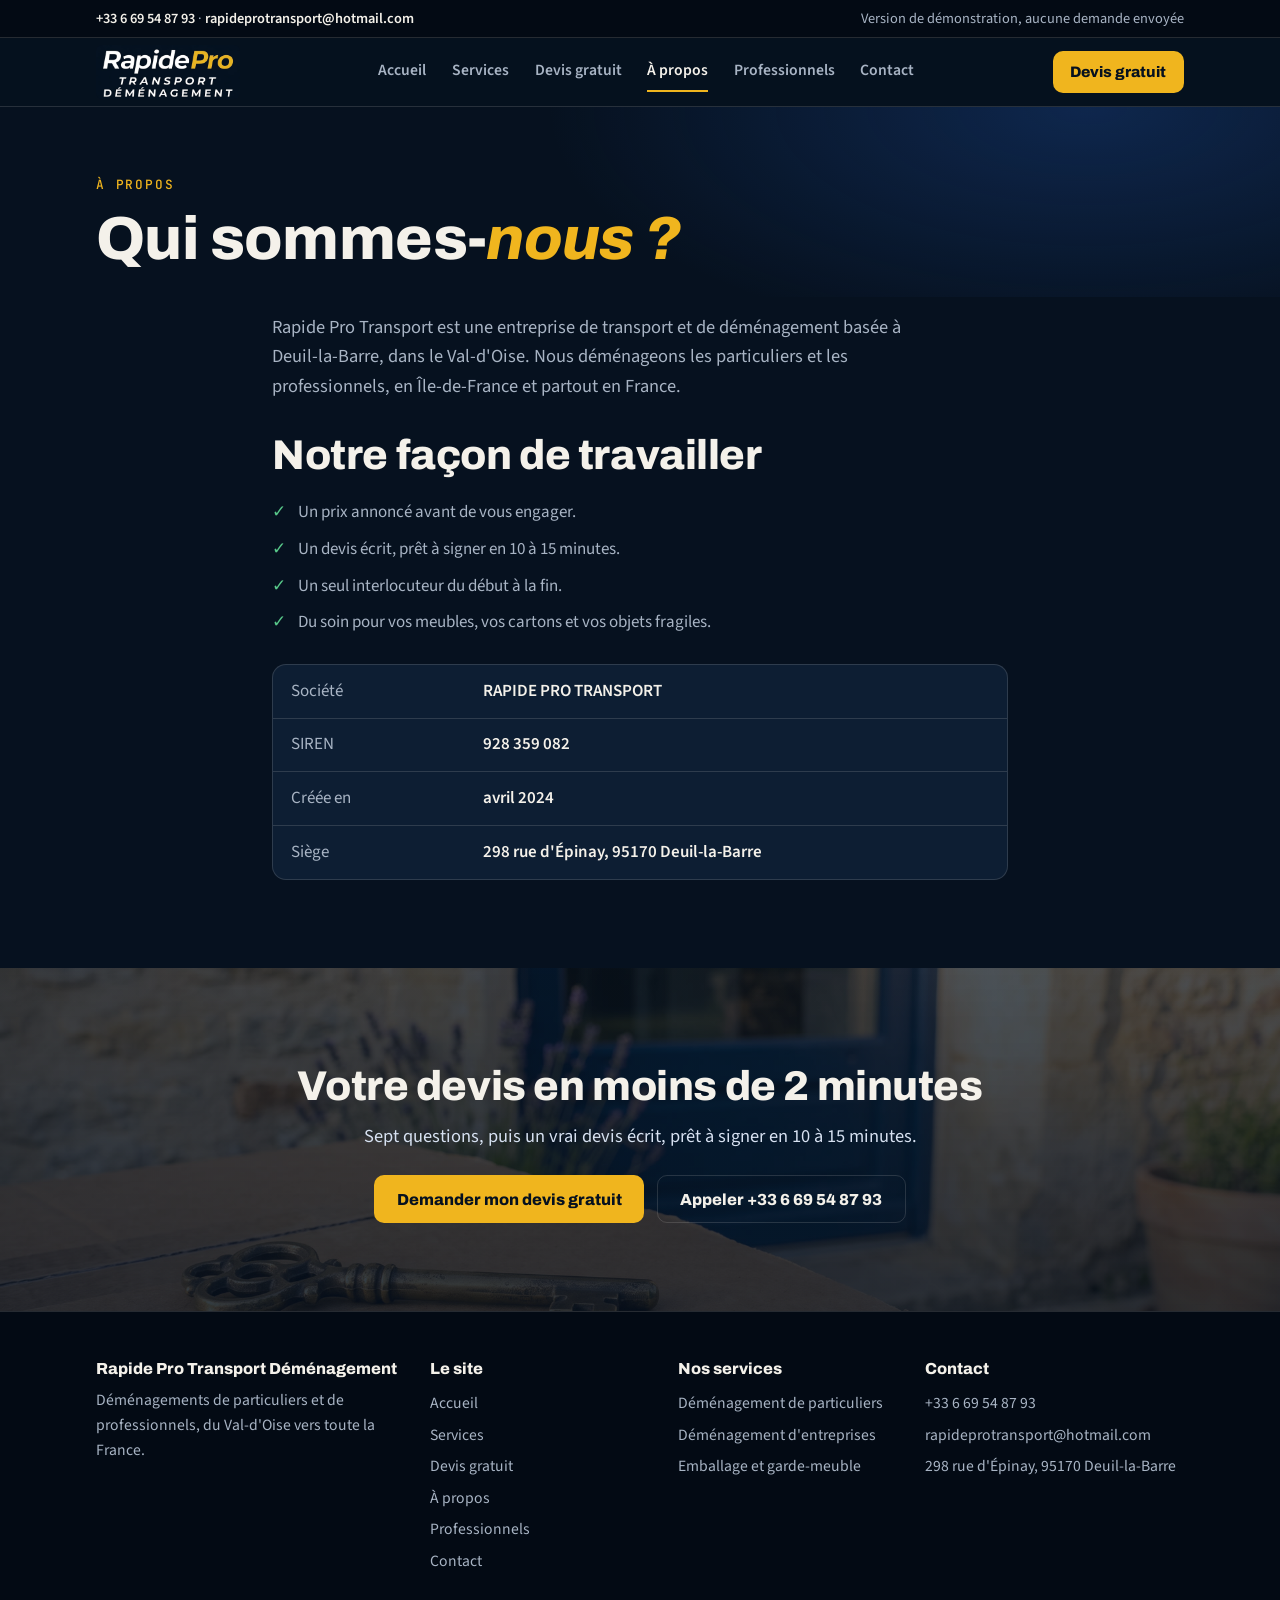
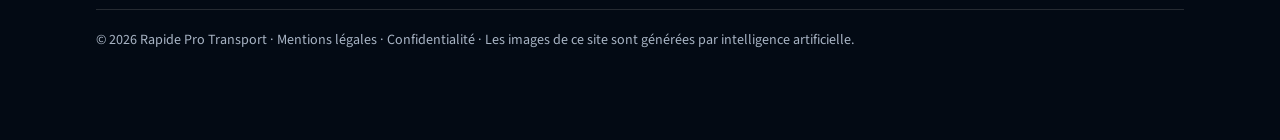
==== a-propos.html @ 5bad0754 "Rapide Pro : version de démonstration du site" ====
<!doctype html>
<html lang="fr">
<head>
<meta charset="utf-8">
<meta name="viewport" content="width=device-width,initial-scale=1,viewport-fit=cover">
<title>À propos de Rapide Pro Transport, déménageur à Deuil-la-Barre (95)</title>
<meta name="description" content="Rapide Pro Transport Déménagement, entreprise de déménagement basée à Deuil-la-Barre, Val-d'Oise. Qui nous sommes et comment nous travaillons.">
<meta name="theme-color" content="#06111F">
<meta name="robots" content="noindex, nofollow">
<link rel="canonical" href="https://tmohammedshaik.github.io/rapide-pro-demo-site/a-propos.html">
<link rel="icon" href="assets/img/icone.png">
<meta property="og:title" content="À propos de Rapide Pro Transport, déménageur à Deuil-la-Barre (95)">
<meta property="og:description" content="Rapide Pro Transport Déménagement, entreprise de déménagement basée à Deuil-la-Barre, Val-d'Oise. Qui nous sommes et comment nous travaillons.">
<meta property="og:type" content="website">
<meta property="og:locale" content="fr_FR">
<meta property="og:url" content="https://tmohammedshaik.github.io/rapide-pro-demo-site/a-propos.html">
<meta property="og:image" content="https://tmohammedshaik.github.io/rapide-pro-demo-site/assets/img/depart.jpg">
<link rel="preload" href="assets/fonts/archivo-latin-800-italic.woff2" as="font" type="font/woff2" crossorigin>
<script>try{if(!matchMedia("(prefers-reduced-motion: reduce)").matches)document.documentElement.classList.add("js")}catch(e){}</script>
<link rel="stylesheet" href="assets/site.css?v=mvqc28k4">

</head>
<body data-demo>
<a class="skip" href="#main">Aller au contenu</a>
<div class="bar-top"><div class="wrap"><span><a href="tel:+33669548793">+33 6 69 54 87 93</a><span class="mail"> · <a href="mailto:rapideprotransport@hotmail.com">rapideprotransport@hotmail.com</a></span></span><span class="zone">Version de démonstration, aucune demande envoyée</span></div></div>
<header class="top"><div class="wrap">
  <a class="logo" href="./" aria-label="Rapide Pro Transport Déménagement, accueil"><img src="assets/img/logo.png" width="148" height="56" alt="Rapide Pro Transport Déménagement"></a>
  <button class="burger" aria-expanded="false" aria-controls="nav">Menu</button>
  <nav class="main" id="nav" aria-label="Navigation principale"><a href="./">Accueil</a><a href="services.html">Services</a><a href="devis.html">Devis gratuit</a><a href="a-propos.html" aria-current="page">À propos</a><a href="collaborer.html">Professionnels</a><a href="contact.html">Contact</a></nav>
  <a class="btn sm" href="devis.html">Devis gratuit</a>
</div></header>
<main id="main">

<section class="pagehead"><div class="wrap"><span class="borne">À propos</span><h1 style="margin-top:.6rem">Qui sommes-<em>nous ?</em></h1></div></section>
<section style="padding-top:1rem"><div class="wrap narrow">
  <p class="lead">Rapide Pro Transport est une entreprise de transport et de déménagement basée à Deuil-la-Barre, dans le Val-d'Oise. Nous déménageons les particuliers et les professionnels, en Île-de-France et partout en France.</p>
  <h2 style="margin-top:2rem">Notre façon de travailler</h2>
  <ul class="list"><li>Un prix annoncé avant de vous engager.</li><li>Un devis écrit, prêt à signer en 10 à 15 minutes.</li><li>Un seul interlocuteur du début à la fin.</li><li>Du soin pour vos meubles, vos cartons et vos objets fragiles.</li></ul>
  <dl class="facts"><div><dt>Société</dt><dd>RAPIDE PRO TRANSPORT</dd></div><div><dt>SIREN</dt><dd>928 359 082</dd></div><div><dt>Créée en</dt><dd>avril 2024</dd></div><div><dt>Siège</dt><dd>298 rue d'Épinay, 95170 Deuil-la-Barre</dd></div></dl>
</div></section>
<section class="band-cta" style="background-image:linear-gradient(rgba(6,17,31,.72),rgba(6,17,31,.82)),url(assets/img/cle.jpg);background-size:cover;background-position:center"><div class="wrap"><h2>Votre devis en moins de 2 minutes</h2><p class="lead">Sept questions, puis un vrai devis écrit, prêt à signer en 10 à 15 minutes.</p><div class="cta-row" style="justify-content:center"><a class="btn" href="devis.html">Demander mon devis gratuit</a><a class="btn ghost" href="tel:+33669548793">Appeler +33 6 69 54 87 93</a></div></div></section>
</main>
<footer><div class="wrap">
  <div class="grid">
    <div><h4>Rapide Pro Transport Déménagement</h4><p>Déménagements de particuliers et de professionnels, du Val-d'Oise vers toute la France.</p></div>
    <div><h4>Le site</h4><ul><li><a href="./">Accueil</a></li><li><a href="services.html">Services</a></li><li><a href="devis.html">Devis gratuit</a></li><li><a href="a-propos.html">À propos</a></li><li><a href="collaborer.html">Professionnels</a></li><li><a href="contact.html">Contact</a></li></ul></div>
    <div><h4>Nos services</h4><ul><li><a href="services.html#particuliers">Déménagement de particuliers</a></li><li><a href="services.html#professionnels">Déménagement d'entreprises</a></li><li><a href="services.html#complementaires">Emballage et garde-meuble</a></li></ul></div>
    <div><h4>Contact</h4><ul><li><a href="tel:+33669548793">+33 6 69 54 87 93</a></li><li><a href="mailto:rapideprotransport@hotmail.com">rapideprotransport@hotmail.com</a></li><li>298 rue d'Épinay, 95170 Deuil-la-Barre</li></ul></div>
  </div>
  <p class="legal">© 2026 Rapide Pro Transport · <a href="mentions-legales.html">Mentions légales</a> · <a href="confidentialite.html">Confidentialité</a> · Les images de ce site sont générées par intelligence artificielle.</p>
</div></footer>
<div class="sticky" id="sticky"><a class="btn" href="devis.html">Devis gratuit</a><a class="btn ghost" style="background:#06111F" href="tel:+33669548793" aria-label="Appeler">Appeler</a></div>
<script src="assets/site.js?v=mvqc28k4" defer></script>
</body>
</html>
---- assets/site.css ----
@font-face{font-family:"Archivo";font-weight:800;font-style:normal;font-display:swap;src:url(fonts/archivo-latin-800-normal.woff2) format("woff2")}
@font-face{font-family:"Archivo";font-weight:800;font-style:italic;font-display:swap;src:url(fonts/archivo-latin-800-italic.woff2) format("woff2")}
@font-face{font-family:"Source Sans 3";font-weight:400;font-style:normal;font-display:swap;src:url(fonts/source-sans-3-latin-400-normal.woff2) format("woff2")}
@font-face{font-family:"Source Sans 3";font-weight:600;font-style:normal;font-display:swap;src:url(fonts/source-sans-3-latin-600-normal.woff2) format("woff2")}
@font-face{font-family:"JetBrains Mono";font-weight:500;font-style:normal;font-display:swap;src:url(fonts/jetbrains-mono-latin-500-normal.woff2) format("woff2")}

:root{
  --canvas:#06111F;--panel:#0D1E33;--accent:#F0B51E;--accent-hover:#FFC93C;--blue:#1E4FA3;
  --text-primary:#F4F1EA;--text-secondary:#A8B4C4;--line:rgba(244,241,234,.14);--ok:#58c98a;
  --display:"Archivo",system-ui,sans-serif;--body:"Source Sans 3",system-ui,sans-serif;--mono:"JetBrains Mono",ui-monospace,monospace;
  --r:14px;--gut:clamp(1rem,4vw,2rem);
}
*{box-sizing:border-box;margin:0}
html{scroll-behavior:smooth;-webkit-text-size-adjust:100%}
body{background:var(--canvas);color:var(--text-primary);font:400 1.0625rem/1.6 var(--body);overflow-x:hidden}
img{max-width:100%;display:block}
a{color:inherit}
[hidden]{display:none!important}
.skip{position:absolute;left:-999px;top:0;background:var(--accent);color:#06111F;padding:.6rem 1rem;z-index:99}
.skip:focus{left:0}
:focus-visible{outline:3px solid var(--accent);outline-offset:3px}
.wrap{width:min(100% - 2*var(--gut),68rem);margin-inline:auto}
.wrap.narrow{width:min(100% - 2*var(--gut),46rem)}

.bar-top{background:#030A14;border-bottom:1px solid var(--line);font-size:.9rem}
.bar-top .wrap{display:flex;justify-content:space-between;gap:1rem;padding:.45rem 0;color:var(--text-secondary);flex-wrap:wrap}
.bar-top a{text-decoration:none;color:var(--text-primary);font-weight:600}
.bar-top .zone{display:none}
header.top{position:sticky;top:0;z-index:50;background:rgba(6,17,31,.94);backdrop-filter:blur(10px);border-bottom:1px solid var(--line)}
header.top .wrap{display:flex;align-items:center;justify-content:space-between;gap:1rem;min-height:4.2rem}
.logo img{height:3.4rem;width:auto;border-radius:6px}
nav.main{display:flex;gap:1.6rem;align-items:center}
nav.main a{text-decoration:none;font-weight:600;font-size:.98rem;color:var(--text-secondary);padding:.4rem 0;border-bottom:2px solid transparent}
nav.main a:hover,nav.main a[aria-current]{color:var(--text-primary);border-color:var(--accent)}
.burger{display:none;background:none;border:1px solid var(--line);color:var(--text-primary);border-radius:10px;padding:.55rem .8rem;font:600 .95rem var(--body);cursor:pointer}

.btn{display:inline-flex;align-items:center;justify-content:center;gap:.5rem;background:var(--accent);color:#06111F;border:0;border-radius:10px;padding:.85rem 1.4rem;font:800 1rem var(--display);text-decoration:none;cursor:pointer;min-height:3rem;transition:background .15s,transform .15s}
.btn:hover{background:var(--accent-hover);transform:translateY(-1px)}
.btn.ghost{background:transparent;color:var(--text-primary);border:1.5px solid var(--line)}
.btn.ghost:hover{border-color:var(--accent);background:rgba(240,181,30,.08)}
.btn.sm{padding:.6rem 1.1rem;min-height:2.6rem;font-size:.95rem}
.btn[disabled]{opacity:.6;cursor:wait}

.borne{font:500 .8rem var(--mono);letter-spacing:.14em;text-transform:uppercase;color:var(--accent)}
h1,h2,h3{font-family:var(--display);font-weight:800;line-height:1.08;letter-spacing:-.01em}
h1{font-size:clamp(2.1rem,6.4vw,3.8rem)}
h2{font-size:clamp(1.7rem,4.4vw,2.6rem);margin:.5rem 0 .8rem}
h3{font-size:1.25rem}
h1 em,h2 em{font-style:italic;color:var(--accent)}
.lead{color:var(--text-secondary);font-size:1.15rem;max-width:42rem}
section{padding:clamp(3rem,8vw,5.5rem) 0}
section.alt{background:var(--panel)}

.hero{padding:clamp(2rem,6vw,4.5rem) 0 clamp(2.5rem,6vw,4rem);background:radial-gradient(1000px 500px at 80% 0,rgba(30,79,163,.35),transparent 60%),var(--canvas)}
.hero .wrap{display:grid;gap:2rem;grid-template-columns:1.05fr .95fr;align-items:center}
.hero p.lead{margin:1.1rem 0 1.6rem}
.cta-row{display:flex;gap:.8rem;flex-wrap:wrap}
.hero figure{border-radius:var(--r);overflow:hidden;border:1px solid var(--line);box-shadow:0 30px 60px -30px #000}
.hero figure img{width:100%;aspect-ratio:16/11;object-fit:cover}
.ticks{display:flex;gap:.6rem 1.4rem;flex-wrap:wrap;margin-top:1.4rem;color:var(--text-secondary);font-size:.98rem;list-style:none;padding:0}
.ticks li::before{content:"✓ ";color:var(--ok);font-weight:700}
.cards{display:grid;gap:1.1rem;grid-template-columns:repeat(auto-fit,minmax(15rem,1fr));margin-top:2rem}
.card{background:var(--panel);border:1px solid var(--line);border-radius:var(--r);padding:1.4rem}
section.alt .card{background:var(--canvas)}
.card p{color:var(--text-secondary);margin-top:.5rem}
.card .borne{display:block;margin-bottom:.4rem}
.svc{display:grid;gap:1.1rem;grid-template-columns:repeat(auto-fit,minmax(16rem,1fr));margin-top:2rem}
.svc a{display:block;text-decoration:none;background:var(--panel);border:1px solid var(--line);border-radius:var(--r);overflow:hidden;transition:transform .2s,border-color .2s}
.svc a:hover{transform:translateY(-3px);border-color:var(--accent)}
.svc img{aspect-ratio:16/10;object-fit:cover;width:100%}
.svc div{padding:1.1rem 1.2rem 1.3rem}
.svc p{color:var(--text-secondary);font-size:.98rem;margin-top:.3rem}
.svc span.more{display:inline-block;margin-top:.7rem;color:var(--accent);font-weight:600}
.steps{list-style:none;padding:0;counter-reset:s;display:grid;gap:1rem;margin-top:2rem;grid-template-columns:repeat(auto-fit,minmax(14rem,1fr))}
.steps li{counter-increment:s;background:var(--panel);border:1px solid var(--line);border-radius:var(--r);padding:1.3rem 1.2rem}
section.alt .steps li{background:var(--canvas)}
.steps li::before{content:"0" counter(s);font:500 .85rem var(--mono);color:var(--accent);display:block;margin-bottom:.4rem}
.steps strong{display:block;font-family:var(--display);font-size:1.1rem}
.steps span{color:var(--text-secondary)}
.band-cta{background:linear-gradient(135deg,var(--blue),#0F2F66);text-align:center}
.band-cta .lead{margin:.5rem auto 1.5rem;color:#d7e1f1}
details{border-bottom:1px solid var(--line);padding:1rem 0}
summary{cursor:pointer;font-weight:600;font-size:1.1rem}
details p{color:var(--text-secondary);margin-top:.6rem}

.pagehead{padding:clamp(2.2rem,6vw,4rem) 0 1.5rem;background:radial-gradient(900px 400px at 85% 0,rgba(30,79,163,.35),transparent 60%),var(--canvas)}
.split{display:grid;gap:2rem;grid-template-columns:1fr 1fr;align-items:center;padding:clamp(1.6rem,4vw,2.6rem) 0}
.split+.split{border-top:1px solid var(--line)}
.split img{border-radius:var(--r);border:1px solid var(--line);width:100%;aspect-ratio:16/10;object-fit:cover}
.split:nth-child(even) img{order:2}
.list{list-style:none;padding:0;margin:1rem 0 1.4rem}
.list li{padding:.3rem 0 .3rem 1.6rem;position:relative;color:var(--text-secondary)}
.list li::before{content:"✓";position:absolute;left:0;color:var(--ok);font-weight:700}
.facts{display:grid;margin-top:1.4rem;background:var(--panel);border:1px solid var(--line);border-radius:var(--r);overflow:hidden}
.facts div{display:grid;grid-template-columns:11rem 1fr;gap:1rem;padding:.8rem 1.1rem}
.facts div+div{border-top:1px solid var(--line)}
dt{color:var(--text-secondary)}dd{margin:0;font-weight:600}

.devis-grid{display:grid;gap:1.6rem;grid-template-columns:1.5fr 1fr;align-items:start}
.formcard{background:var(--panel);border:1px solid var(--line);border-radius:var(--r);padding:clamp(1.2rem,4vw,2rem)}
.side{display:grid;gap:1rem}
.side .card h3{margin-bottom:.6rem}
fieldset{border:0;padding:0;min-width:0}
.formcard.steps-on fieldset.step{display:none}
.formcard.steps-on fieldset.step.on{display:block}
legend{font:800 1.5rem/1.15 var(--display);margin-bottom:1.1rem;padding:0}
.field{margin-bottom:1rem}
label,.lab{display:block;font-weight:600;margin-bottom:.35rem;font-size:.98rem}
input[type=text],input[type=tel],input[type=email],input[type=number],input[type=date],select,textarea{width:100%;background:#071426;color:var(--text-primary);border:1.5px solid var(--line);border-radius:10px;padding:.8rem .9rem;font:400 1.05rem var(--body);min-height:3rem}
textarea{min-height:6rem}
input:focus,select:focus,textarea:focus{border-color:var(--accent);outline:none}
small{color:var(--text-secondary);font-size:.9rem}
.row2{display:grid;gap:1rem;grid-template-columns:1fr 1fr}
.choices{display:grid;gap:.7rem;grid-template-columns:repeat(auto-fit,minmax(10rem,1fr))}
.choice{margin:0;cursor:pointer;position:relative}
.choice input{position:absolute;opacity:0;pointer-events:none}
.choice span{display:block;text-align:center;padding:.9rem 1rem;border:1.5px solid var(--line);border-radius:10px;font-weight:600;background:#071426;min-height:3rem}
.choice input:checked+span{border-color:var(--accent);background:rgba(240,181,30,.14)}
.choice input:focus-visible+span{outline:3px solid var(--accent);outline-offset:2px}
.check{display:flex;gap:.7rem;align-items:flex-start;font-weight:400;color:var(--text-secondary);font-size:.95rem}
.check input{margin-top:.3rem;width:1.15rem;height:1.15rem;accent-color:var(--accent);flex:none}
.items{display:flex;flex-wrap:wrap;gap:.5rem;margin-top:.6rem}
.items button{background:#071426;color:var(--text-primary);border:1.5px solid var(--line);border-radius:999px;padding:.55rem 1rem;font:600 .95rem var(--body);cursor:pointer;min-height:2.6rem}
.items button:hover{border-color:var(--accent)}
.truck{margin-top:.8rem}
.truck .box{height:1.1rem;border-radius:6px;background:#071426;border:1.5px solid var(--line);overflow:hidden}
.truck .box i{display:block;height:100%;width:calc(var(--fill,0)*100%);background:var(--accent);transition:width .3s}
.truck .meta{font:500 .78rem var(--mono);color:var(--text-secondary);margin-top:.35rem;letter-spacing:.08em}
.progress{display:flex;justify-content:space-between;align-items:center;gap:1rem;margin-bottom:1.3rem;font:500 .78rem var(--mono);letter-spacing:.1em;color:var(--text-secondary)}
.progress .barx{flex:1;height:5px;background:#071426;border-radius:9px;overflow:hidden}
.progress .barx i{display:block;height:100%;background:var(--accent);width:calc(var(--step,1)/7*100%);transition:width .3s}
.actions{display:flex;justify-content:space-between;gap:.8rem;margin-top:1.4rem}
.err{color:#ff8f8f;min-height:1.2rem;margin-top:.6rem;font-weight:600}
.ok{display:none;text-align:center;padding:1.5rem 0}
.ok.on{display:block}
.ok h3{color:var(--ok);margin-bottom:.5rem}
.hp{position:absolute;left:-9999px}

footer{background:#030A14;border-top:1px solid var(--line);padding:3rem 0 5.5rem;color:var(--text-secondary);font-size:.98rem}
footer .grid{display:grid;gap:2rem;grid-template-columns:1.4fr 1fr 1fr 1.2fr}
footer h4{font:800 1rem var(--display);color:var(--text-primary);margin-bottom:.7rem}
footer ul{list-style:none;padding:0}
footer li{padding:.2rem 0}
footer a{text-decoration:none}
footer a:hover{color:var(--accent)}
footer .legal{margin-top:2rem;padding-top:1.2rem;border-top:1px solid var(--line);font-size:.88rem}
.sticky{position:fixed;left:var(--gut);right:var(--gut);bottom:max(.8rem,env(safe-area-inset-bottom));z-index:60;display:none;gap:.6rem}
.sticky .btn{flex:1;box-shadow:0 10px 30px -8px #000}

@media (max-width:860px){
  .hero .wrap,.split,.devis-grid{grid-template-columns:1fr}
  .split:nth-child(even) img{order:0}
  footer .grid{grid-template-columns:1fr 1fr}
  .burger{display:block}
  nav.main{display:none;position:absolute;left:0;right:0;top:100%;background:var(--canvas);flex-direction:column;align-items:stretch;gap:0;padding:.5rem var(--gut) 1rem;border-bottom:1px solid var(--line)}
  nav.main.open{display:flex}
  nav.main a{padding:.9rem 0;border-bottom:1px solid var(--line);font-size:1.05rem}
  header.top .btn.sm{display:none}
  .sticky{display:flex}
}
@media (max-width:560px){
  .row2{grid-template-columns:1fr}
  .facts div{grid-template-columns:1fr;gap:.1rem}
  footer .grid{grid-template-columns:1fr}
  .bar-top .mail{display:none}
}
@media (min-width:861px){.bar-top .zone{display:inline}}
@media (prefers-reduced-motion:reduce){*{transition:none!important;scroll-behavior:auto!important}}

/* ouverture au défilement : environ 7 secondes de scroll, puis le site */
.intro{position:relative;background:var(--canvas);padding:0}
.intro-stage{position:relative;min-height:min(44rem,calc(100svh - 4.3rem));overflow:hidden;isolation:isolate}
.js .intro{height:280vh}
.js .intro-stage{position:sticky;top:4.3rem;height:calc(100svh - 4.3rem);min-height:0}
.scene{position:absolute;inset:0;opacity:0;z-index:0}
.scene.on{opacity:1}
.scene img{width:100%;height:100%;object-fit:cover;transform:scale(var(--z,1));transform-origin:60% 55%;will-change:transform}
.shade{position:absolute;inset:0;z-index:1;background:linear-gradient(90deg,rgba(6,17,31,.9) 0%,rgba(6,17,31,.55) 42%,rgba(6,17,31,0) 75%),linear-gradient(0deg,rgba(6,17,31,.75),rgba(6,17,31,0) 40%)}
.intro-copy{position:absolute;inset:0;z-index:2;display:flex;flex-direction:column;justify-content:center;gap:.9rem;margin-inline:auto}
.intro-copy>*{max-width:34rem;flex:none}
.intro-copy .lead{color:#d6dde8;font-size:1.1rem}
.intro-copy .cta-row{margin-top:.2rem}
.cap{position:relative;height:1.6rem;font:italic 800 1.2rem/1.3 var(--display);color:var(--accent)}
.cap .c{position:absolute;left:0;top:0;opacity:0;transition:opacity .35s;white-space:nowrap}
.cap .c.on{opacity:1}
.cue{position:absolute;z-index:2;left:50%;bottom:1rem;transform:translateX(-50%);font:500 .75rem var(--mono);letter-spacing:.16em;text-transform:uppercase;color:#fff;display:none}
.js .cue{display:block}
.cue::after{content:"";display:block;width:1px;height:1.6rem;background:var(--accent);margin:.4rem auto 0;animation:cue 1.6s ease-in-out infinite}
@keyframes cue{0%,100%{transform:scaleY(.3);transform-origin:top}50%{transform:scaleY(1);transform-origin:top}}
@media (max-aspect-ratio:1/1){
  .shade{background:linear-gradient(0deg,rgba(6,17,31,.95) 0%,rgba(6,17,31,.82) 38%,rgba(6,17,31,.15) 70%,rgba(6,17,31,0) 100%)}
  .intro-copy{justify-content:flex-end;padding-bottom:4.6rem;gap:.7rem}
  .intro-copy .ticks{display:none}
  .intro-copy .lead{font-size:1rem}
  .cap{font-size:1.05rem}
  .cap .c{white-space:normal}
  .cap{height:2.8rem}
}
@media (max-height:560px){.intro-copy .lead,.intro-copy .ticks{display:none}.cue{display:none!important}}
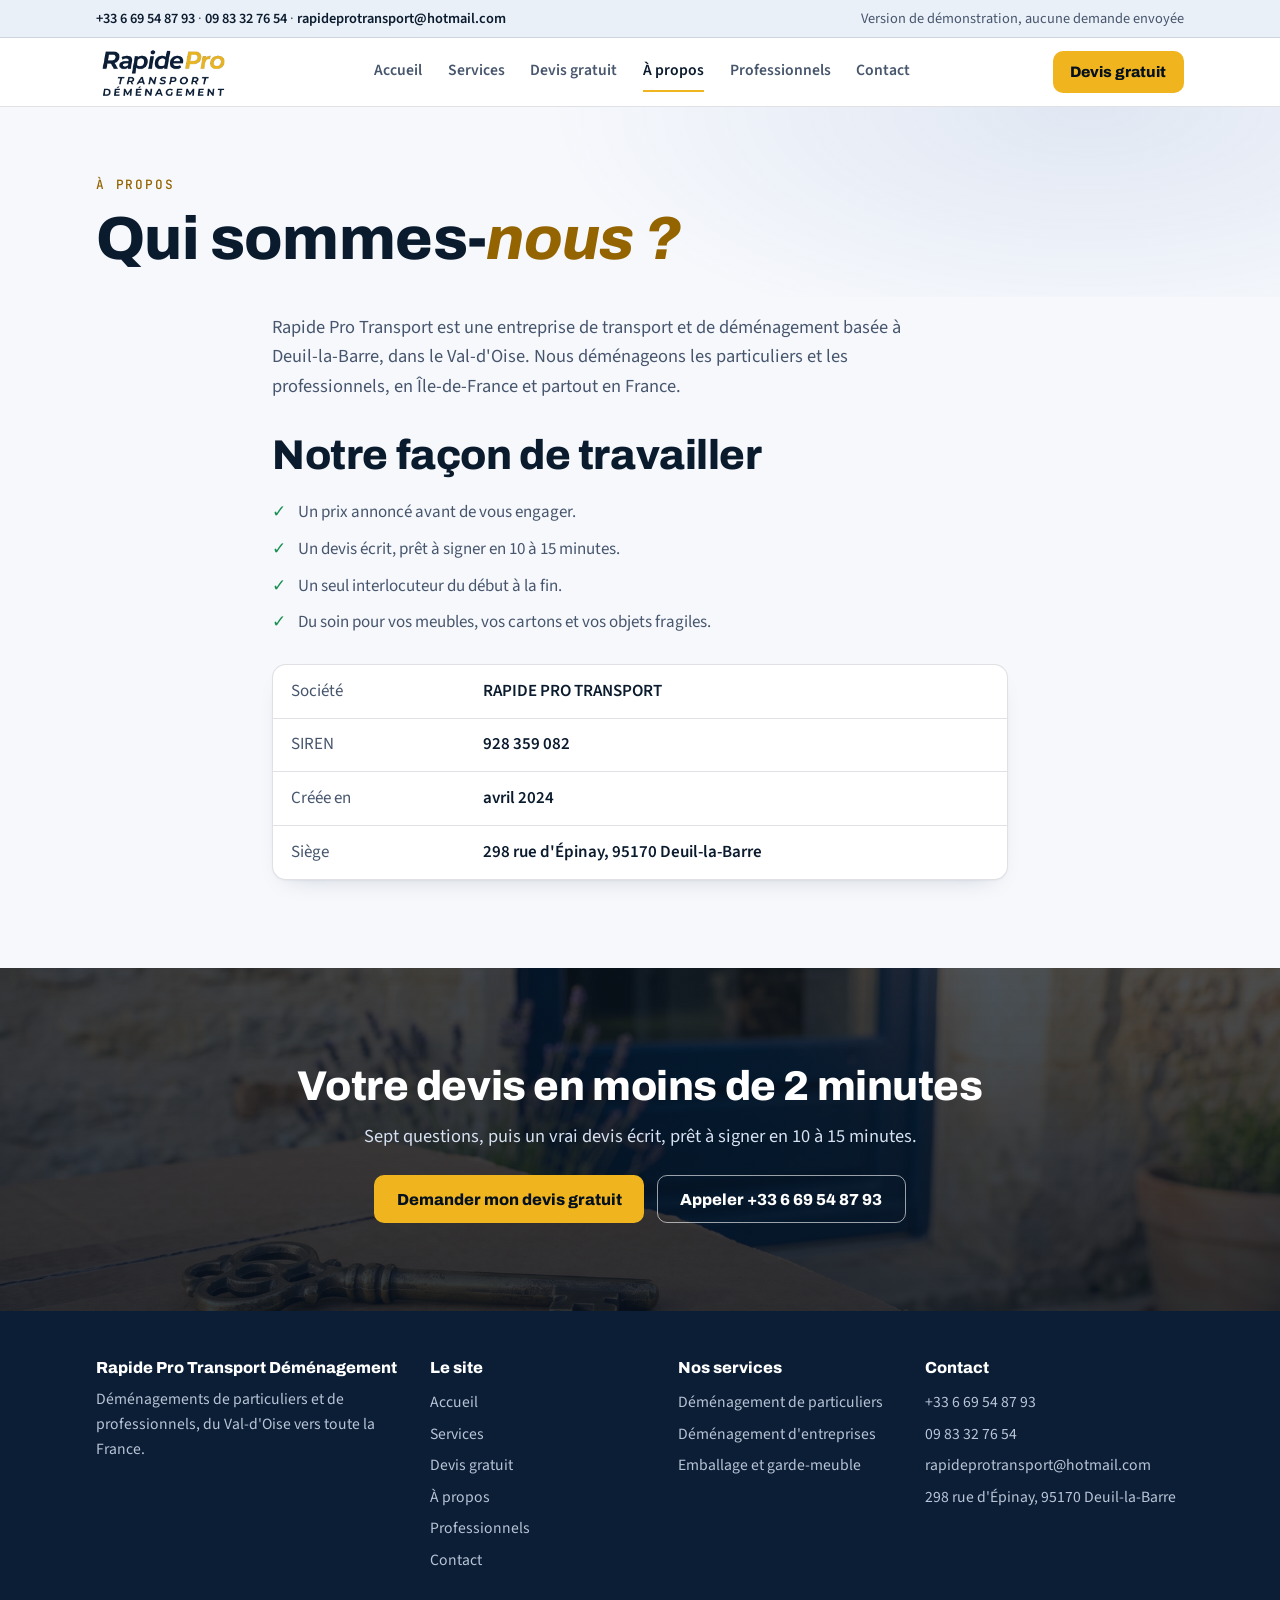
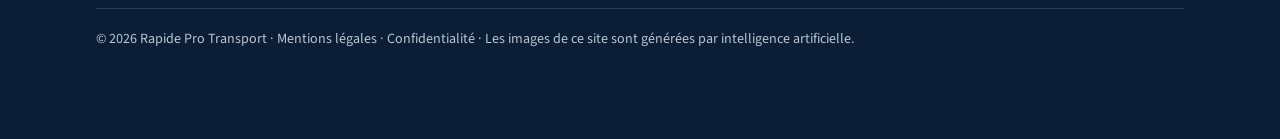
==== commit 822b1414: "Theme clair, deuxieme numero, textes juridiques prudents" ====
--- a/a-propos.html
+++ b/a-propos.html
@@ -17,14 +17,14 @@
 <meta property="og:image" content="https://tmohammedshaik.github.io/rapide-pro-demo-site/assets/img/depart.jpg">
 <link rel="preload" href="assets/fonts/archivo-latin-800-italic.woff2" as="font" type="font/woff2" crossorigin>
 <script>try{if(!matchMedia("(prefers-reduced-motion: reduce)").matches)document.documentElement.classList.add("js")}catch(e){}</script>
-<link rel="stylesheet" href="assets/site.css?v=mvqc28k4">
+<link rel="stylesheet" href="assets/site.css?v=mvtxx099">
 
 </head>
 <body data-demo>
 <a class="skip" href="#main">Aller au contenu</a>
-<div class="bar-top"><div class="wrap"><span><a href="tel:+33669548793">+33 6 69 54 87 93</a><span class="mail"> · <a href="mailto:rapideprotransport@hotmail.com">rapideprotransport@hotmail.com</a></span></span><span class="zone">Version de démonstration, aucune demande envoyée</span></div></div>
+<div class="bar-top"><div class="wrap"><span><a href="tel:+33669548793">+33 6 69 54 87 93</a> · <a href="tel:+33983327654" class="tel2">09 83 32 76 54</a><span class="mail"> · <a href="mailto:rapideprotransport@hotmail.com">rapideprotransport@hotmail.com</a></span></span><span class="zone">Version de démonstration, aucune demande envoyée</span></div></div>
 <header class="top"><div class="wrap">
-  <a class="logo" href="./" aria-label="Rapide Pro Transport Déménagement, accueil"><img src="assets/img/logo.png" width="148" height="56" alt="Rapide Pro Transport Déménagement"></a>
+  <a class="logo" href="./" aria-label="Rapide Pro Transport Déménagement, accueil"><img src="assets/img/logo-clair.png" width="135" height="51" alt="Rapide Pro Transport Déménagement"></a>
   <button class="burger" aria-expanded="false" aria-controls="nav">Menu</button>
   <nav class="main" id="nav" aria-label="Navigation principale"><a href="./">Accueil</a><a href="services.html">Services</a><a href="devis.html">Devis gratuit</a><a href="a-propos.html" aria-current="page">À propos</a><a href="collaborer.html">Professionnels</a><a href="contact.html">Contact</a></nav>
   <a class="btn sm" href="devis.html">Devis gratuit</a>
@@ -45,11 +45,11 @@
     <div><h4>Rapide Pro Transport Déménagement</h4><p>Déménagements de particuliers et de professionnels, du Val-d'Oise vers toute la France.</p></div>
     <div><h4>Le site</h4><ul><li><a href="./">Accueil</a></li><li><a href="services.html">Services</a></li><li><a href="devis.html">Devis gratuit</a></li><li><a href="a-propos.html">À propos</a></li><li><a href="collaborer.html">Professionnels</a></li><li><a href="contact.html">Contact</a></li></ul></div>
     <div><h4>Nos services</h4><ul><li><a href="services.html#particuliers">Déménagement de particuliers</a></li><li><a href="services.html#professionnels">Déménagement d'entreprises</a></li><li><a href="services.html#complementaires">Emballage et garde-meuble</a></li></ul></div>
-    <div><h4>Contact</h4><ul><li><a href="tel:+33669548793">+33 6 69 54 87 93</a></li><li><a href="mailto:rapideprotransport@hotmail.com">rapideprotransport@hotmail.com</a></li><li>298 rue d'Épinay, 95170 Deuil-la-Barre</li></ul></div>
+    <div><h4>Contact</h4><ul><li><a href="tel:+33669548793">+33 6 69 54 87 93</a></li><li><a href="tel:+33983327654">09 83 32 76 54</a></li><li><a href="mailto:rapideprotransport@hotmail.com">rapideprotransport@hotmail.com</a></li><li>298 rue d'Épinay, 95170 Deuil-la-Barre</li></ul></div>
   </div>
   <p class="legal">© 2026 Rapide Pro Transport · <a href="mentions-legales.html">Mentions légales</a> · <a href="confidentialite.html">Confidentialité</a> · Les images de ce site sont générées par intelligence artificielle.</p>
 </div></footer>
-<div class="sticky" id="sticky"><a class="btn" href="devis.html">Devis gratuit</a><a class="btn ghost" style="background:#06111F" href="tel:+33669548793" aria-label="Appeler">Appeler</a></div>
-<script src="assets/site.js?v=mvqc28k4" defer></script>
+<div class="sticky" id="sticky"><a class="btn" href="devis.html">Devis gratuit</a><a class="btn ghost" style="background:#fff" href="tel:+33669548793" aria-label="Appeler">Appeler</a></div>
+<script src="assets/site.js?v=mvtxx099" defer></script>
 </body>
 </html>
--- a/assets/site.css
+++ b/assets/site.css
@@ -197,3 +197,46 @@
   .cap{height:2.8rem}
 }
 @media (max-height:560px){.intro-copy .lead,.intro-copy .ticks{display:none}.cue{display:none!important}}
+
+/* thème clair : fond blanc cassé, le bleu nuit ne reste que sur le pied de page et sur les photos */
+:root{--canvas:#F6F8FC;--panel:#FFFFFF;--text-primary:#0B1B2E;--text-secondary:#47566D;--line:rgba(11,27,46,.13);--ok:#1B8F52;--gold-ink:#946400;--navy:#0B1E36;--tint:#EAF0F8}
+body{background:var(--canvas)}
+.bar-top{background:var(--tint);border-bottom:1px solid var(--line)}
+.bar-top .wrap{color:var(--text-secondary)}
+.bar-top a{color:var(--text-primary)}
+header.top{background:rgba(255,255,255,.95);border-bottom:1px solid var(--line)}
+.logo img{border-radius:0;height:3.2rem}
+nav.main a:hover,nav.main a[aria-current]{color:var(--text-primary)}
+.burger{background:#fff}
+.borne{color:var(--gold-ink)}
+h1 em,h2 em{color:var(--gold-ink)}
+.svc span.more{color:var(--gold-ink)}
+section.alt{background:var(--tint)}
+.card,.svc a,.steps li,.formcard,.facts{background:#fff;box-shadow:0 1px 2px rgba(11,27,46,.04),0 10px 24px -16px rgba(11,27,46,.25)}
+section.alt .card,section.alt .steps li{background:#fff}
+.pagehead{background:radial-gradient(900px 400px at 85% 0,rgba(30,79,163,.10),transparent 60%),var(--canvas)}
+.hero{background:var(--canvas)}
+.btn.ghost{background:#fff;color:var(--text-primary);border:1.5px solid rgba(11,27,46,.25)}
+.btn.ghost:hover{border-color:var(--gold-ink);background:#FFF8E6}
+input[type=text],input[type=tel],input[type=email],input[type=number],input[type=date],select,textarea,.choice span,.items button{background:#fff;color:var(--text-primary)}
+.truck .box,.progress .barx{background:#E4EAF3}
+.err{color:#C62828}
+/* sur les photos : texte clair */
+.intro{color:#F4F1EA}
+.intro-copy .borne,.intro h1 em,.cap{color:var(--accent)}
+.intro .btn.ghost{background:rgba(6,17,31,.35);color:#fff;border-color:rgba(255,255,255,.55)}
+.intro .btn.ghost:hover{background:rgba(6,17,31,.6);border-color:var(--accent)}
+.intro .ticks{color:#E3E9F2}
+.shade{background:linear-gradient(90deg,rgba(6,17,31,.82) 0%,rgba(6,17,31,.45) 42%,rgba(6,17,31,0) 75%),linear-gradient(0deg,rgba(6,17,31,.6),rgba(6,17,31,0) 40%)}
+@media (max-aspect-ratio:1/1){.shade{background:linear-gradient(0deg,rgba(6,17,31,.9) 0%,rgba(6,17,31,.72) 40%,rgba(6,17,31,.12) 70%,rgba(6,17,31,0) 100%)}}
+.band-cta{color:#fff}
+.band-cta h2{color:#fff}
+.band-cta .btn.ghost{background:transparent;color:#fff;border-color:rgba(255,255,255,.6)}
+.band-cta .btn.ghost:hover{background:rgba(255,255,255,.12);border-color:#fff}
+footer{background:var(--navy);color:#B9C4D6;border-top:0}
+footer h4{color:#fff}
+footer a:hover{color:var(--accent)}
+footer .legal{border-top-color:rgba(255,255,255,.15)}
+.sticky .btn.ghost{background:#fff!important}
+
+.svc img,.split img{height:auto}
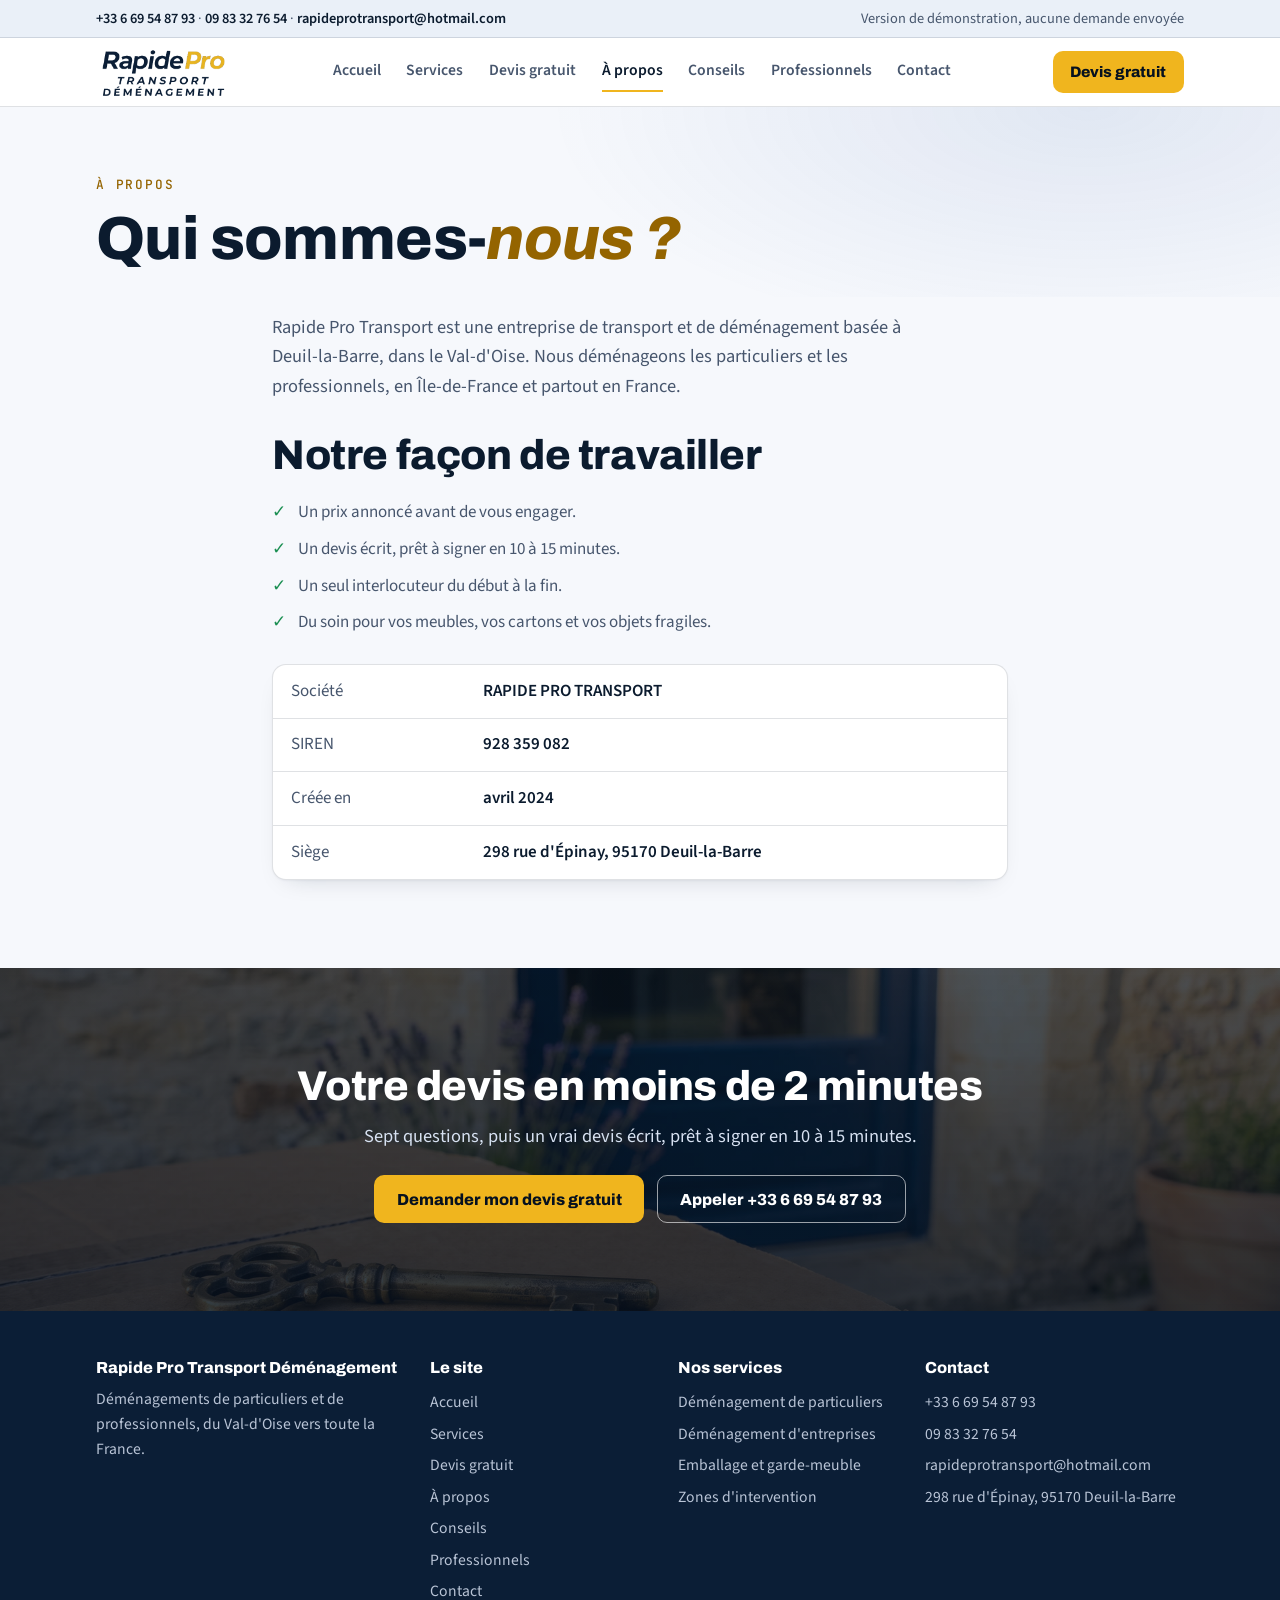
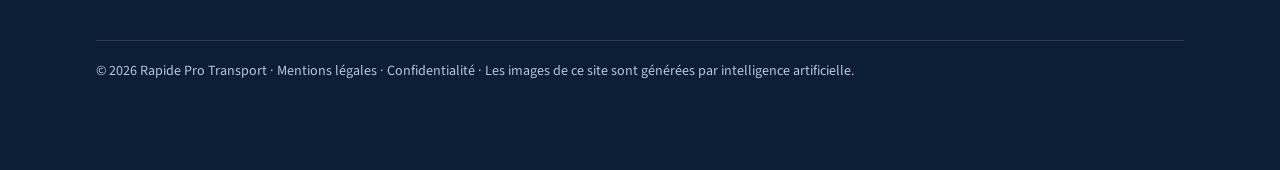
==== commit 2c0fbe38: "Mentions legales completes, zones, conseils, bande de confiance" ====
--- a/a-propos.html
+++ b/a-propos.html
@@ -17,7 +17,7 @@
 <meta property="og:image" content="https://tmohammedshaik.github.io/rapide-pro-demo-site/assets/img/depart.jpg">
 <link rel="preload" href="assets/fonts/archivo-latin-800-italic.woff2" as="font" type="font/woff2" crossorigin>
 <script>try{if(!matchMedia("(prefers-reduced-motion: reduce)").matches)document.documentElement.classList.add("js")}catch(e){}</script>
-<link rel="stylesheet" href="assets/site.css?v=mvtxx099">
+<link rel="stylesheet" href="assets/site.css?v=mvtyxekh">
 
 </head>
 <body data-demo>
@@ -26,7 +26,7 @@
 <header class="top"><div class="wrap">
   <a class="logo" href="./" aria-label="Rapide Pro Transport Déménagement, accueil"><img src="assets/img/logo-clair.png" width="135" height="51" alt="Rapide Pro Transport Déménagement"></a>
   <button class="burger" aria-expanded="false" aria-controls="nav">Menu</button>
-  <nav class="main" id="nav" aria-label="Navigation principale"><a href="./">Accueil</a><a href="services.html">Services</a><a href="devis.html">Devis gratuit</a><a href="a-propos.html" aria-current="page">À propos</a><a href="collaborer.html">Professionnels</a><a href="contact.html">Contact</a></nav>
+  <nav class="main" id="nav" aria-label="Navigation principale"><a href="./">Accueil</a><a href="services.html">Services</a><a href="devis.html">Devis gratuit</a><a href="a-propos.html" aria-current="page">À propos</a><a href="conseils.html">Conseils</a><a href="collaborer.html">Professionnels</a><a href="contact.html">Contact</a></nav>
   <a class="btn sm" href="devis.html">Devis gratuit</a>
 </div></header>
 <main id="main">
@@ -43,13 +43,13 @@
 <footer><div class="wrap">
   <div class="grid">
     <div><h4>Rapide Pro Transport Déménagement</h4><p>Déménagements de particuliers et de professionnels, du Val-d'Oise vers toute la France.</p></div>
-    <div><h4>Le site</h4><ul><li><a href="./">Accueil</a></li><li><a href="services.html">Services</a></li><li><a href="devis.html">Devis gratuit</a></li><li><a href="a-propos.html">À propos</a></li><li><a href="collaborer.html">Professionnels</a></li><li><a href="contact.html">Contact</a></li></ul></div>
-    <div><h4>Nos services</h4><ul><li><a href="services.html#particuliers">Déménagement de particuliers</a></li><li><a href="services.html#professionnels">Déménagement d'entreprises</a></li><li><a href="services.html#complementaires">Emballage et garde-meuble</a></li></ul></div>
+    <div><h4>Le site</h4><ul><li><a href="./">Accueil</a></li><li><a href="services.html">Services</a></li><li><a href="devis.html">Devis gratuit</a></li><li><a href="a-propos.html">À propos</a></li><li><a href="conseils.html">Conseils</a></li><li><a href="collaborer.html">Professionnels</a></li><li><a href="contact.html">Contact</a></li></ul></div>
+    <div><h4>Nos services</h4><ul><li><a href="services.html#particuliers">Déménagement de particuliers</a></li><li><a href="services.html#professionnels">Déménagement d'entreprises</a></li><li><a href="services.html#complementaires">Emballage et garde-meuble</a></li><li><a href="zones.html">Zones d'intervention</a></li></ul></div>
     <div><h4>Contact</h4><ul><li><a href="tel:+33669548793">+33 6 69 54 87 93</a></li><li><a href="tel:+33983327654">09 83 32 76 54</a></li><li><a href="mailto:rapideprotransport@hotmail.com">rapideprotransport@hotmail.com</a></li><li>298 rue d'Épinay, 95170 Deuil-la-Barre</li></ul></div>
   </div>
   <p class="legal">© 2026 Rapide Pro Transport · <a href="mentions-legales.html">Mentions légales</a> · <a href="confidentialite.html">Confidentialité</a> · Les images de ce site sont générées par intelligence artificielle.</p>
 </div></footer>
 <div class="sticky" id="sticky"><a class="btn" href="devis.html">Devis gratuit</a><a class="btn ghost" style="background:#fff" href="tel:+33669548793" aria-label="Appeler">Appeler</a></div>
-<script src="assets/site.js?v=mvtxx099" defer></script>
+<script src="assets/site.js?v=mvtyxekh" defer></script>
 </body>
 </html>
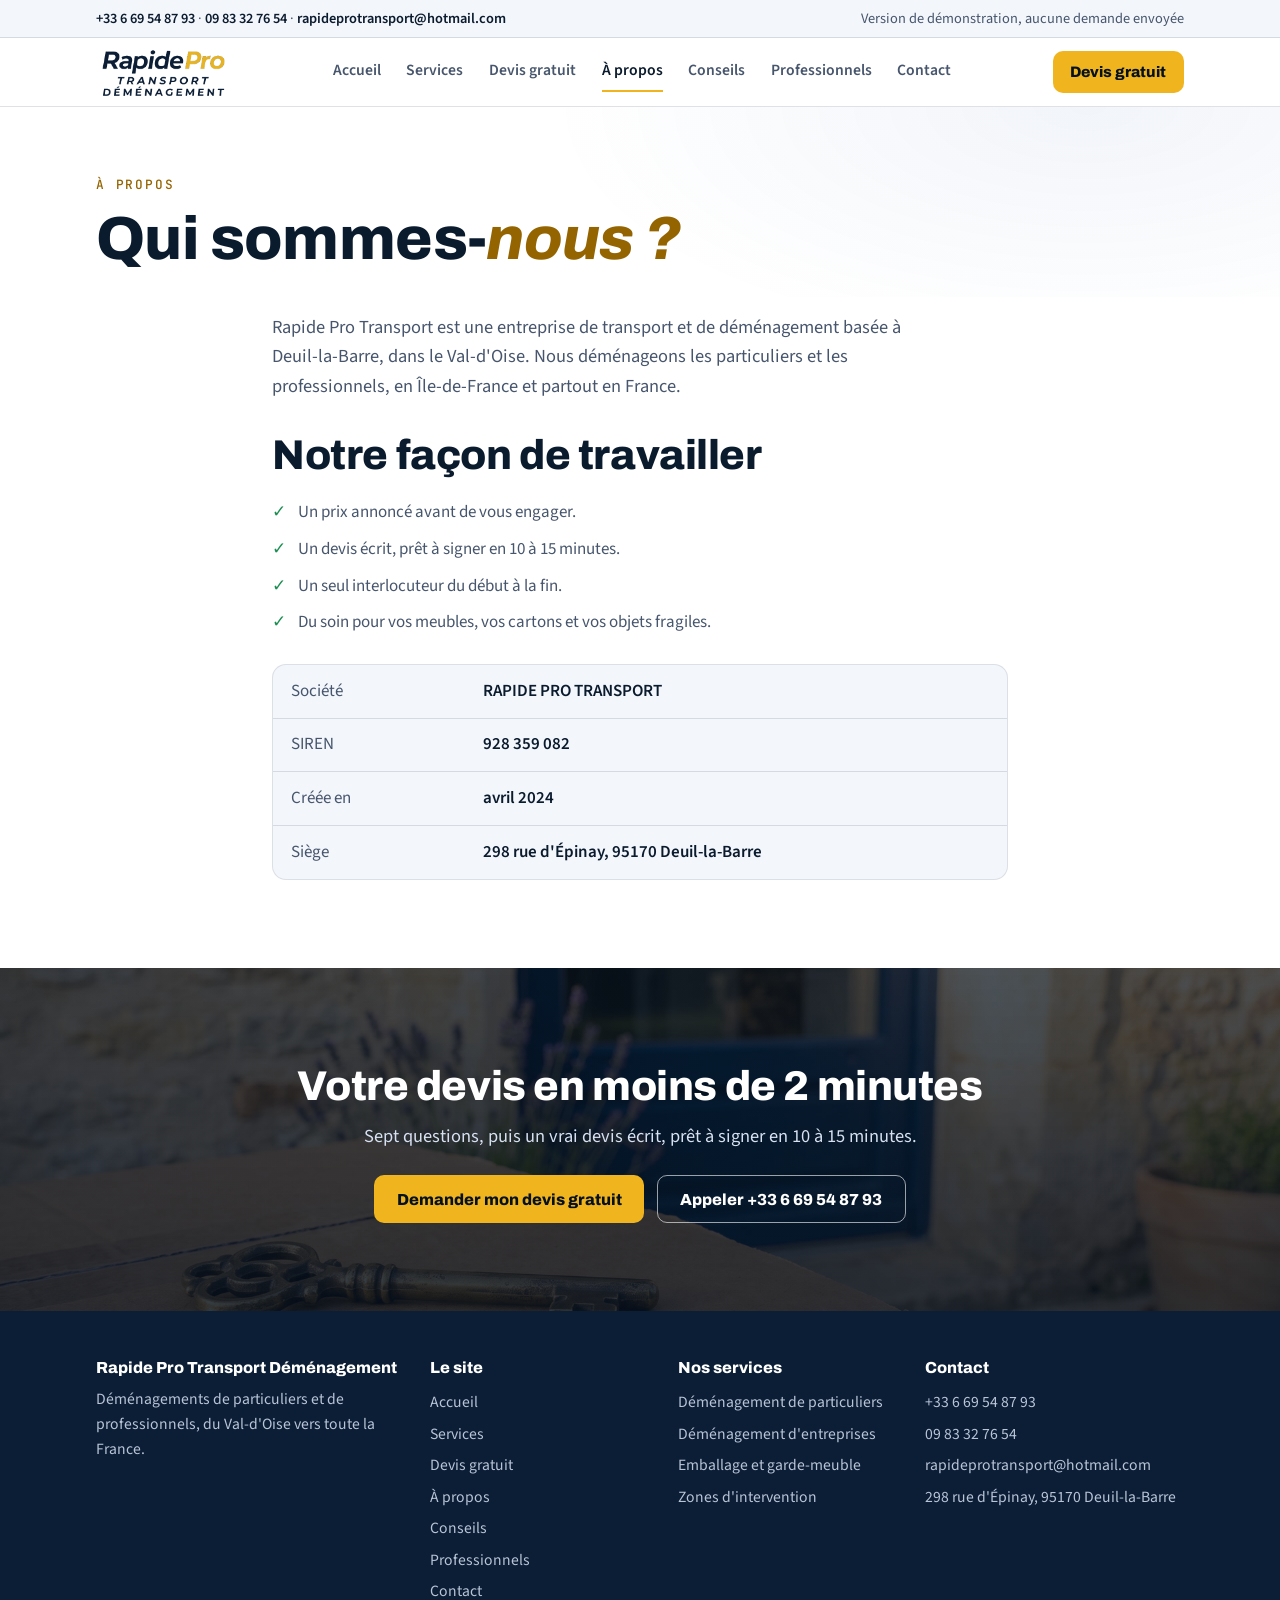
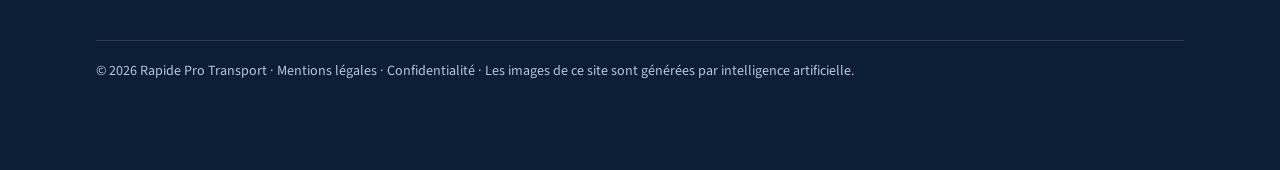
==== commit d7c0d097: "Fond blanc" ====
--- a/a-propos.html
+++ b/a-propos.html
@@ -17,7 +17,7 @@
 <meta property="og:image" content="https://tmohammedshaik.github.io/rapide-pro-demo-site/assets/img/depart.jpg">
 <link rel="preload" href="assets/fonts/archivo-latin-800-italic.woff2" as="font" type="font/woff2" crossorigin>
 <script>try{if(!matchMedia("(prefers-reduced-motion: reduce)").matches)document.documentElement.classList.add("js")}catch(e){}</script>
-<link rel="stylesheet" href="assets/site.css?v=mvtyxekh">
+<link rel="stylesheet" href="assets/site.css?v=mvwlmjel">
 
 </head>
 <body data-demo>
@@ -50,6 +50,6 @@
   <p class="legal">© 2026 Rapide Pro Transport · <a href="mentions-legales.html">Mentions légales</a> · <a href="confidentialite.html">Confidentialité</a> · Les images de ce site sont générées par intelligence artificielle.</p>
 </div></footer>
 <div class="sticky" id="sticky"><a class="btn" href="devis.html">Devis gratuit</a><a class="btn ghost" style="background:#fff" href="tel:+33669548793" aria-label="Appeler">Appeler</a></div>
-<script src="assets/site.js?v=mvtyxekh" defer></script>
+<script src="assets/site.js?v=mvwlmjel" defer></script>
 </body>
 </html>
--- a/assets/site.css
+++ b/assets/site.css
@@ -240,3 +240,17 @@
 .sticky .btn.ghost{background:#fff!important}
 
 .svc img,.split img{height:auto}
+
+/* fond du site en blanc pur : les cartes passent en gris-bleu très clair pour rester visibles */
+:root{--canvas:#FFFFFF;--soft:#F3F6FB;--tint:#F3F6FB}
+body{background:#fff}
+.bar-top{background:var(--soft)}
+header.top{background:rgba(255,255,255,.96)}
+.pagehead,.hero{background:radial-gradient(900px 400px at 85% 0,rgba(30,79,163,.06),transparent 60%),#fff}
+.card,.svc a,.steps li,.formcard,.facts{background:var(--soft);border:1px solid rgba(11,27,46,.10);box-shadow:none}
+section.alt{background:var(--soft)}
+section.alt .card,section.alt .steps li{background:#fff}
+.formcard input[type=text],.formcard input[type=tel],.formcard input[type=email],.formcard input[type=number],.formcard input[type=date],.formcard select,.formcard textarea,.formcard .choice span,.formcard .items button{background:#fff}
+.btn.ghost,.burger,.sticky .btn.ghost{background:#fff!important}
+.intro .btn.ghost{background:rgba(6,17,31,.35)!important}
+.band-cta .btn.ghost{background:transparent!important}
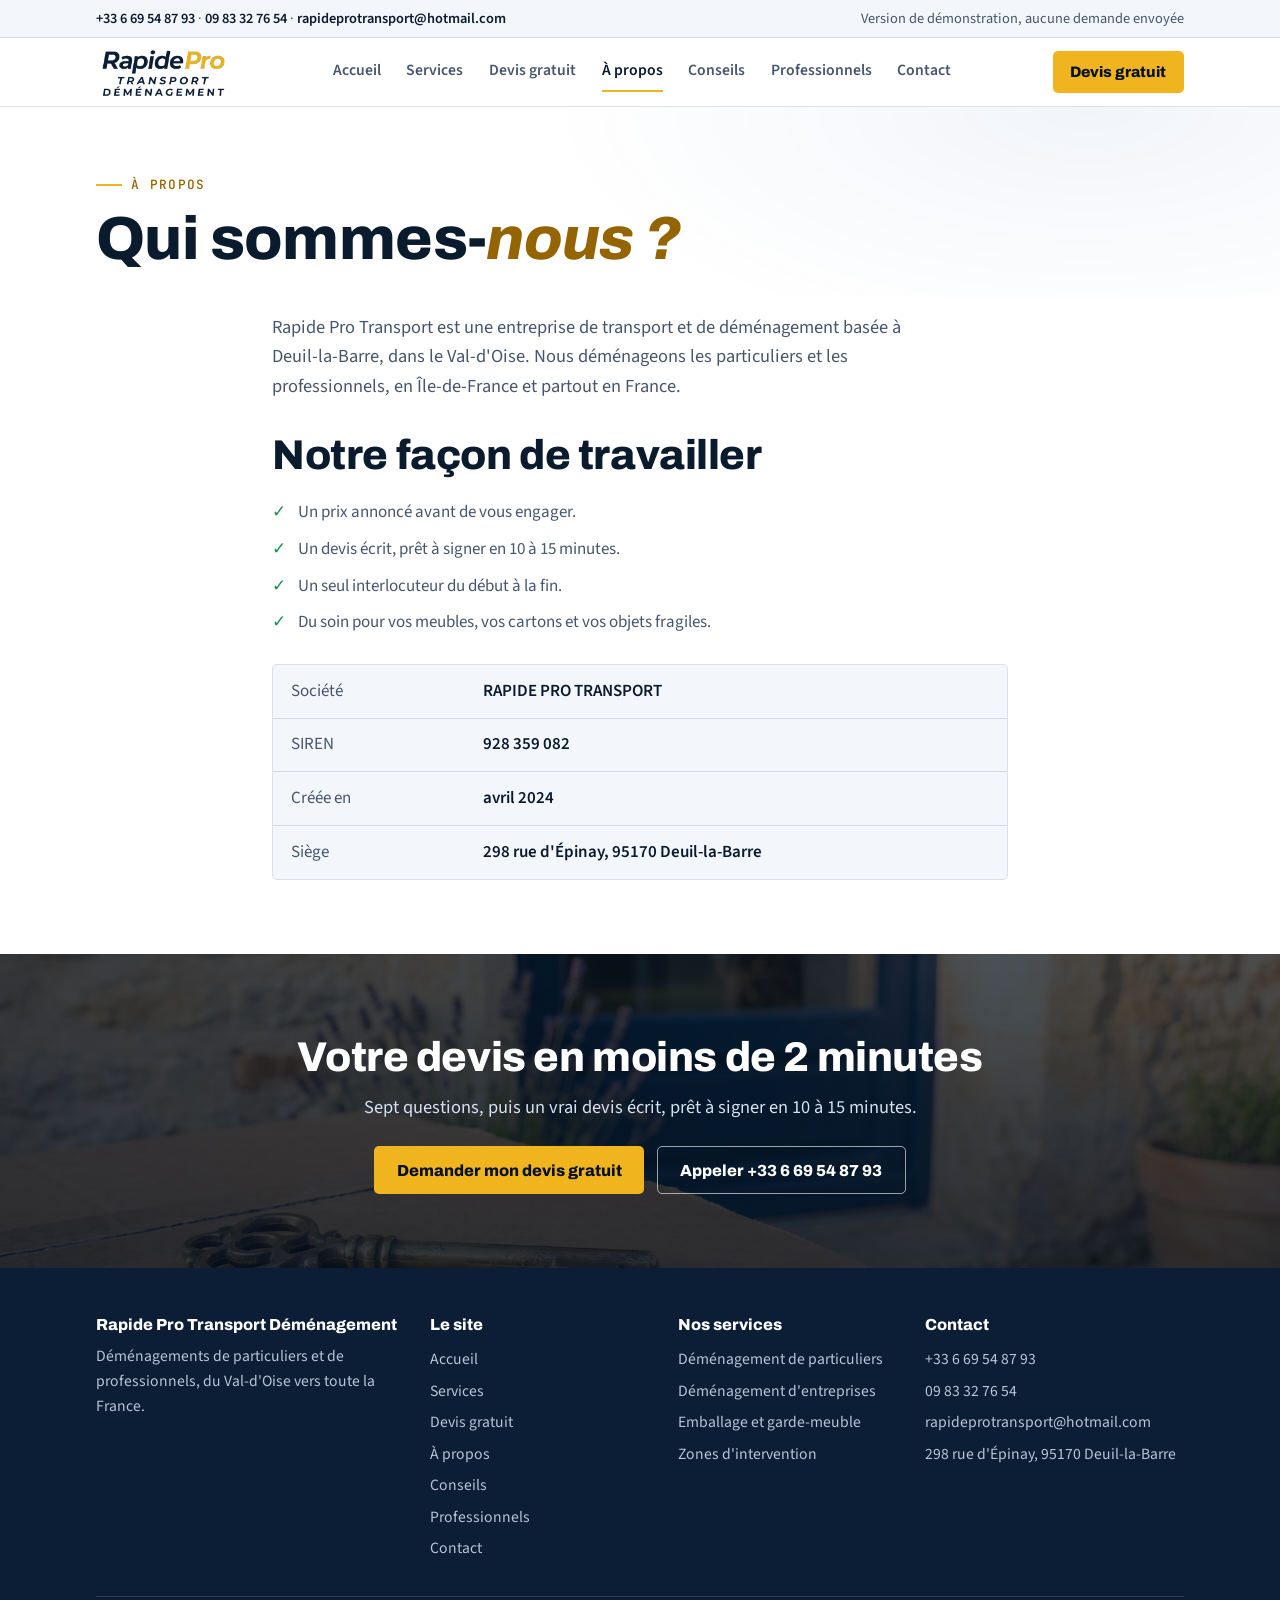
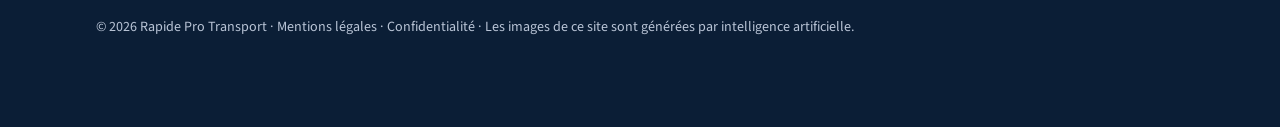
==== commit 863c6277: "Look service : coins nets, tuiles photo, barre fixe plate" ====
--- a/a-propos.html
+++ b/a-propos.html
@@ -17,7 +17,7 @@
 <meta property="og:image" content="https://tmohammedshaik.github.io/rapide-pro-demo-site/assets/img/depart.jpg">
 <link rel="preload" href="assets/fonts/archivo-latin-800-italic.woff2" as="font" type="font/woff2" crossorigin>
 <script>try{if(!matchMedia("(prefers-reduced-motion: reduce)").matches)document.documentElement.classList.add("js")}catch(e){}</script>
-<link rel="stylesheet" href="assets/site.css?v=mvwlmjel">
+<link rel="stylesheet" href="assets/site.css?v=mvwltrag">
 
 </head>
 <body data-demo>
@@ -50,6 +50,6 @@
   <p class="legal">© 2026 Rapide Pro Transport · <a href="mentions-legales.html">Mentions légales</a> · <a href="confidentialite.html">Confidentialité</a> · Les images de ce site sont générées par intelligence artificielle.</p>
 </div></footer>
 <div class="sticky" id="sticky"><a class="btn" href="devis.html">Devis gratuit</a><a class="btn ghost" style="background:#fff" href="tel:+33669548793" aria-label="Appeler">Appeler</a></div>
-<script src="assets/site.js?v=mvwlmjel" defer></script>
+<script src="assets/site.js?v=mvwltrag" defer></script>
 </body>
 </html>
--- a/assets/site.css
+++ b/assets/site.css
@@ -254,3 +254,28 @@
 .btn.ghost,.burger,.sticky .btn.ghost{background:#fff!important}
 .intro .btn.ghost{background:rgba(6,17,31,.35)!important}
 .band-cta .btn.ghost{background:transparent!important}
+
+/* look « service » plutôt que « boutique » : coins nets, pas d'ombres, cartes de services en grandes tuiles photo. Mise en page et textes inchangés. */
+:root{--r:5px}
+.btn,.burger,input[type=text],input[type=tel],input[type=email],input[type=number],input[type=date],select,textarea,.choice span,.items button{border-radius:5px}
+.btn{box-shadow:none;transition:background .15s}
+.btn:hover{transform:none}
+.card,.steps li,.formcard,.facts,.split img,.hero figure{border-radius:5px}
+.card{border-left:3px solid var(--accent)}
+.steps li{border-left:3px solid var(--accent)}
+.borne{letter-spacing:.1em}
+.borne::before{content:"";display:inline-block;width:1.6rem;height:2px;background:var(--accent);margin-right:.6rem;vertical-align:middle}
+.intro-copy .borne::before{display:none}
+.card .borne::before,.steps li::before{display:none}
+.svc a{position:relative;display:block;background:#0B1E36;border:0;border-radius:5px;color:#fff;transition:none}
+.svc a:hover{transform:none}
+.svc img{aspect-ratio:4/5;object-fit:cover;width:100%;height:auto;opacity:.92}
+.svc div{position:absolute;left:0;right:0;bottom:0;padding:3rem 1.2rem 1.2rem;background:linear-gradient(0deg,rgba(6,17,31,.94) 0%,rgba(6,17,31,.7) 55%,rgba(6,17,31,0) 100%)}
+.svc h3{color:#fff}
+.svc p{color:#D6DDE8}
+.svc span.more{color:var(--accent);text-decoration:underline;text-underline-offset:3px}
+.split img{aspect-ratio:4/3}
+.sticky{left:0;right:0;bottom:0;padding:.6rem var(--gut) max(.6rem,env(safe-area-inset-bottom));background:#fff;border-top:1px solid var(--line);gap:.6rem}
+.sticky .btn{box-shadow:none}
+section{padding:clamp(2.6rem,7vw,4.6rem) 0}
+@media (max-width:860px){.svc img{aspect-ratio:4/3}}
